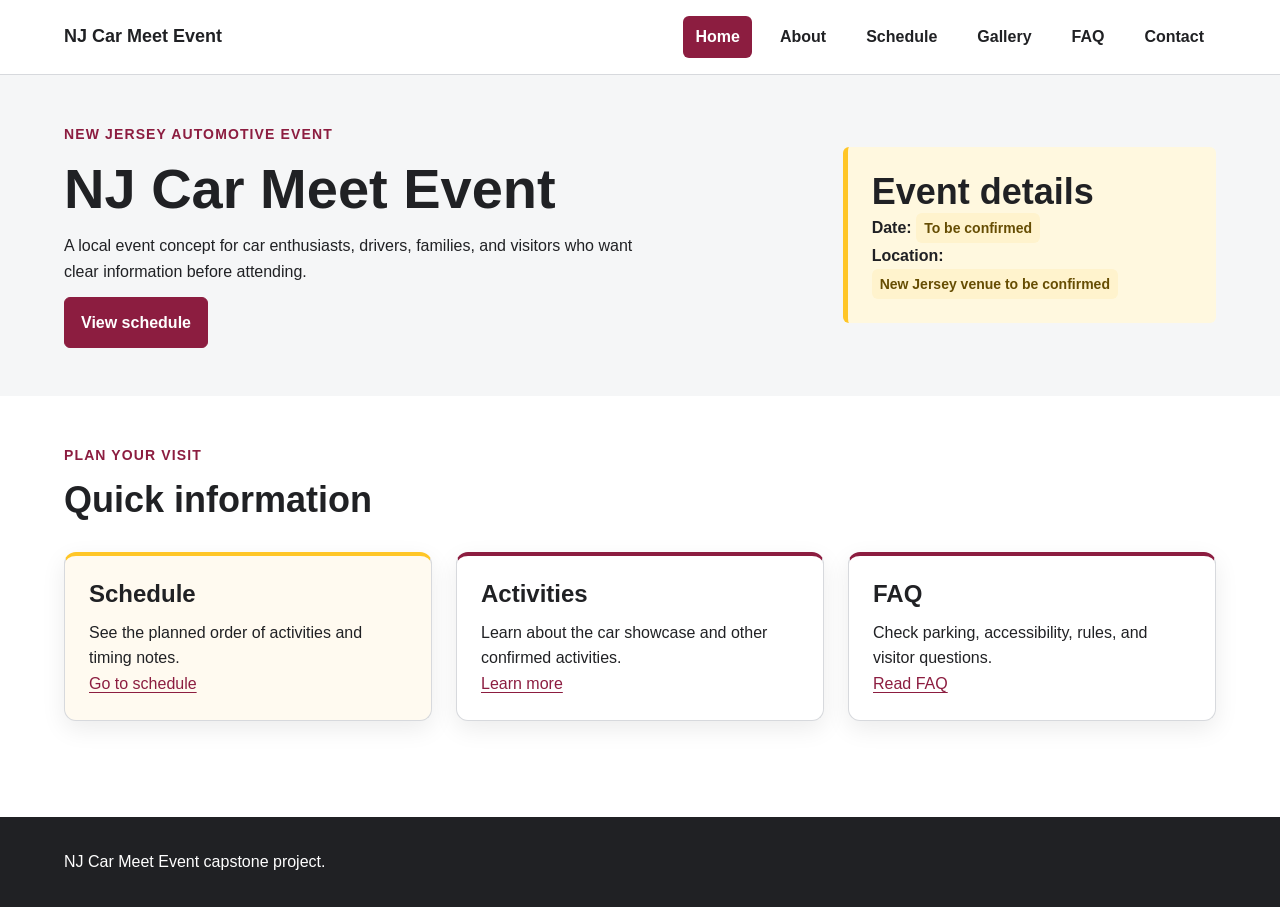
==== index.html @ e9af7f58 "Add CSS architecture package Add CSS architecture package" ====
<!doctype html>
<html lang="en">
<head>
  <meta charset="utf-8">
  <meta name="viewport" content="width=device-width, initial-scale=1">
  <title>NJ Car Meet Event | Home</title>
  <link rel="stylesheet" href="css/styles.css">
</head>
<body>
  <header class="site-header">
    <div class="container site-header__inner">
      <a class="site-logo" href="index.html">NJ Car Meet Event</a>
      <nav aria-label="Main navigation">
        <ul class="site-nav__list">
          <li><a class="site-nav__link" aria-current="page" href="index.html">Home</a></li>
          <li><a class="site-nav__link" href="about.html">About</a></li>
          <li><a class="site-nav__link" href="schedule.html">Schedule</a></li>
          <li><a class="site-nav__link" href="gallery.html">Gallery</a></li>
          <li><a class="site-nav__link" href="faq.html">FAQ</a></li>
          <li><a class="site-nav__link" href="contact.html">Contact</a></li>
        </ul>
      </nav>
    </div>
  </header>

  <main>
    <section class="hero">
      <div class="container hero__grid">
        <div class="u-stack-sm">
          <p class="page-heading__eyebrow">New Jersey automotive event</p>
          <h1>NJ Car Meet Event</h1>
          <p>A local event concept for car enthusiasts, drivers, families, and visitors who want clear information before attending.</p>
          <p><a class="button" href="schedule.html">View schedule</a></p>
        </div>
        <div class="callout">
          <h2>Event details</h2>
          <p><strong>Date:</strong> <span class="status" data-status="pending">To be confirmed</span></p>
          <p><strong>Location:</strong> <span class="status" data-status="pending">New Jersey venue to be confirmed</span></p>
        </div>
      </div>
    </section>

    <section class="section">
      <div class="container">
        <div class="page-heading">
          <p class="page-heading__eyebrow">Plan your visit</p>
          <h2>Quick information</h2>
        </div>
        <div class="grid grid--cards">
          <article class="event-card event-card--featured">
            <h3>Schedule</h3>
            <p>See the planned order of activities and timing notes.</p>
            <a href="schedule.html">Go to schedule</a>
          </article>
          <article class="event-card">
            <h3>Activities</h3>
            <p>Learn about the car showcase and other confirmed activities.</p>
            <a href="about.html">Learn more</a>
          </article>
          <article class="event-card">
            <h3>FAQ</h3>
            <p>Check parking, accessibility, rules, and visitor questions.</p>
            <a href="faq.html">Read FAQ</a>
          </article>
        </div>
      </div>
    </section>
  </main>

  <footer class="site-footer">
    <div class="container">
      <p>NJ Car Meet Event capstone project.</p>
    </div>
  </footer>
</body>
</html>
---- css/styles.css ----
/* NJ Car Meet Event - CSS Architecture Package */

@layer reset, base, layout, components, utilities, states, overrides;

@layer reset {
  *, *::before, *::after {
    box-sizing: border-box;
  }

  html {
    scroll-behavior: smooth;
  }

  body,
  h1,
  h2,
  h3,
  p,
  ul,
  ol,
  figure {
    margin: 0;
  }

  ul,
  ol {
    padding: 0;
  }

  img {
    display: block;
    max-width: 100%;
  }
}

@layer base {
  :root {
    /* Color tokens */
    --color-brand: #8c1d40;
    --color-brand-strong: #65152e;
    --color-accent: #ffc627;
    --color-text: #202124;
    --color-muted: #62666d;
    --color-surface: #ffffff;
    --color-surface-soft: #f5f6f7;
    --color-border: #d7d9dd;
    --color-focus: #005fcc;

    /* Type tokens */
    --font-body: Arial, Helvetica, sans-serif;
    --font-heading: Arial, Helvetica, sans-serif;
    --text-sm: 0.875rem;
    --text-base: 1rem;
    --text-lg: 1.125rem;
    --text-xl: 1.5rem;
    --text-2xl: clamp(2rem, 5vw, 3.5rem);
    --line-body: 1.6;
    --line-heading: 1.15;
    --measure: 68ch;

    /* Spacing tokens */
    --space-1: 0.25rem;
    --space-2: 0.5rem;
    --space-3: 0.75rem;
    --space-4: 1rem;
    --space-5: 1.5rem;
    --space-6: 2rem;
    --space-7: 3rem;
    --space-8: 4rem;

    /* Shape and layout tokens */
    --border-thin: 1px solid var(--color-border);
    --radius-sm: 0.375rem;
    --radius-md: 0.75rem;
    --shadow-card: 0 0.5rem 1.5rem rgb(0 0 0 / 0.08);
    --content-max: 72rem;

    /* Focus token */
    --focus-ring: 3px solid var(--color-focus);
    --focus-offset: 3px;
  }

  body {
    min-height: 100vh;
    background: var(--color-surface);
    color: var(--color-text);
    font-family: var(--font-body);
    font-size: var(--text-base);
    line-height: var(--line-body);
  }

  h1,
  h2,
  h3 {
    color: var(--color-text);
    font-family: var(--font-heading);
    line-height: var(--line-heading);
  }

  h1 {
    font-size: var(--text-2xl);
  }

  h2 {
    font-size: clamp(1.5rem, 3vw, 2.25rem);
  }

  h3 {
    font-size: var(--text-xl);
  }

  p {
    max-width: var(--measure);
  }

  a {
    color: var(--color-brand);
    text-underline-offset: 0.18em;
  }

  a:hover {
    color: var(--color-brand-strong);
  }
}

@layer layout {
  .container {
    width: min(100% - 2rem, var(--content-max));
    margin-inline: auto;
  }

  .site-header {
    border-bottom: var(--border-thin);
    background: var(--color-surface);
  }

  .site-header__inner {
    display: flex;
    flex-direction: column;
    gap: var(--space-4);
    padding-block: var(--space-4);
  }

  .site-nav__list {
    display: flex;
    flex-wrap: wrap;
    gap: var(--space-2) var(--space-4);
    list-style: none;
  }

  .hero {
    padding-block: var(--space-7);
    background: var(--color-surface-soft);
  }

  .hero__grid {
    display: grid;
    gap: var(--space-6);
  }

  .section {
    padding-block: var(--space-7);
  }

  .section + .section {
    border-top: var(--border-thin);
  }

  .grid {
    display: grid;
    gap: var(--space-5);
  }

  .grid--cards {
    grid-template-columns: 1fr;
  }

  .grid--two {
    grid-template-columns: 1fr;
  }

  .site-footer {
    margin-top: var(--space-7);
    padding-block: var(--space-6);
    background: var(--color-text);
    color: var(--color-surface);
  }

  @media (min-width: 48rem) {
    .site-header__inner {
      flex-direction: row;
      align-items: center;
      justify-content: space-between;
    }

    .hero__grid,
    .grid--two {
      grid-template-columns: repeat(2, minmax(0, 1fr));
      align-items: start;
    }

    .grid--cards {
      grid-template-columns: repeat(2, minmax(0, 1fr));
    }
  }

  @media (min-width: 64rem) {
    .hero__grid {
      grid-template-columns: 2fr 1fr;
      align-items: center;
    }

    .grid--cards {
      grid-template-columns: repeat(3, minmax(0, 1fr));
    }
  }
}

@layer components {
  .site-logo {
    color: var(--color-text);
    font-size: var(--text-lg);
    font-weight: 800;
    text-decoration: none;
  }

  .site-nav__link {
    display: inline-block;
    padding: var(--space-2) var(--space-3);
    border-radius: var(--radius-sm);
    color: var(--color-text);
    font-weight: 700;
    text-decoration: none;
  }

  .button {
    display: inline-block;
    padding: 0.75rem 1rem;
    border: 1px solid var(--color-brand);
    border-radius: var(--radius-sm);
    background: var(--color-brand);
    color: var(--color-surface);
    font: inherit;
    font-weight: 700;
    text-decoration: none;
    cursor: pointer;
  }

  .button--secondary {
    background: transparent;
    color: var(--color-brand);
  }

  .event-card {
    /* Component-specific scope */
    --card-accent: var(--color-brand);
    --card-surface: var(--color-surface);

    padding: var(--space-5);
    border: var(--border-thin);
    border-top: 0.3rem solid var(--card-accent);
    border-radius: var(--radius-md);
    background: var(--card-surface);
    box-shadow: var(--shadow-card);
  }

  .event-card--featured {
    --card-accent: var(--color-accent);
    --card-surface: #fffaf0;
  }

  .event-card > * + * {
    margin-top: var(--space-3);
  }

  .callout {
    padding: var(--space-5);
    border-left: 0.35rem solid var(--color-accent);
    border-radius: var(--radius-sm);
    background: #fff8df;
  }

  .page-heading {
    display: grid;
    gap: var(--space-3);
    margin-bottom: var(--space-6);
  }

  .page-heading__eyebrow {
    color: var(--color-brand);
    font-size: var(--text-sm);
    font-weight: 800;
    letter-spacing: 0.08em;
    text-transform: uppercase;
  }

  .media-block {
    overflow: hidden;
    border: var(--border-thin);
    border-radius: var(--radius-md);
    background: var(--color-surface-soft);
  }

  .media-block__placeholder {
    display: grid;
    min-height: 13rem;
    place-items: center;
    padding: var(--space-5);
    color: var(--color-muted);
    font-weight: 700;
    text-align: center;
  }

  .schedule-table {
    width: 100%;
    border-collapse: collapse;
  }

  .schedule-table th,
  .schedule-table td {
    padding: var(--space-3) var(--space-4);
    border-bottom: var(--border-thin);
    text-align: left;
    vertical-align: top;
  }

  .schedule-table th {
    background: var(--color-surface-soft);
  }

  .resource-list {
    display: grid;
    gap: var(--space-3);
    padding-left: 1.25rem;
  }

  .status {
    display: inline-block;
    padding: var(--space-1) var(--space-2);
    border-radius: var(--radius-sm);
    font-size: var(--text-sm);
    font-weight: 800;
  }

  .status[data-status="pending"] {
    background: #fff3cd;
    color: #664d03;
  }

  .site-footer a {
    color: var(--color-surface);
  }
}

@layer utilities {
  .u-visually-hidden {
    position: absolute;
    inline-size: 1px;
    block-size: 1px;
    overflow: hidden;
    clip-path: inset(50%);
    white-space: nowrap;
  }

  .u-text-center {
    text-align: center;
  }

  .u-stack-sm > * + * {
    margin-top: var(--space-3);
  }

  .u-no-print {
    display: initial;
  }
}

@layer states {
  :where(a, button):focus-visible {
    outline: var(--focus-ring);
    outline-offset: var(--focus-offset);
  }

  .site-nav__link:hover {
    background: var(--color-surface-soft);
  }

  .site-nav__link[aria-current="page"] {
    background: var(--color-brand);
    color: var(--color-surface);
  }

  .button:hover {
    background: var(--color-brand-strong);
    border-color: var(--color-brand-strong);
    color: var(--color-surface);
  }

  .button--secondary:hover {
    background: var(--color-surface-soft);
    color: var(--color-brand-strong);
  }
}

@layer overrides {
  /* Intentional one-off exceptions belong here. */
}

@media print {
  @page {
    margin: 0.6in;
  }

  body {
    background: #ffffff;
    color: #000000;
    font-size: 11pt;
  }

  .site-header,
  .site-footer,
  .button,
  .media-block,
  .u-no-print {
    display: none !important;
  }

  .container {
    width: 100%;
    max-width: none;
  }

  .hero,
  .section {
    padding-block: 0.5rem;
    background: #ffffff;
  }

  .event-card,
  .callout {
    break-inside: avoid;
    box-shadow: none;
  }

  .schedule-table {
    font-size: 10.5pt;
  }

  .schedule-table th,
  .schedule-table td {
    border-color: #777777;
  }

  a[href^="http"]::after,
  a[href^="mailto:"]::after {
    content: " (" attr(href) ")";
    font-size: 9pt;
  }
}
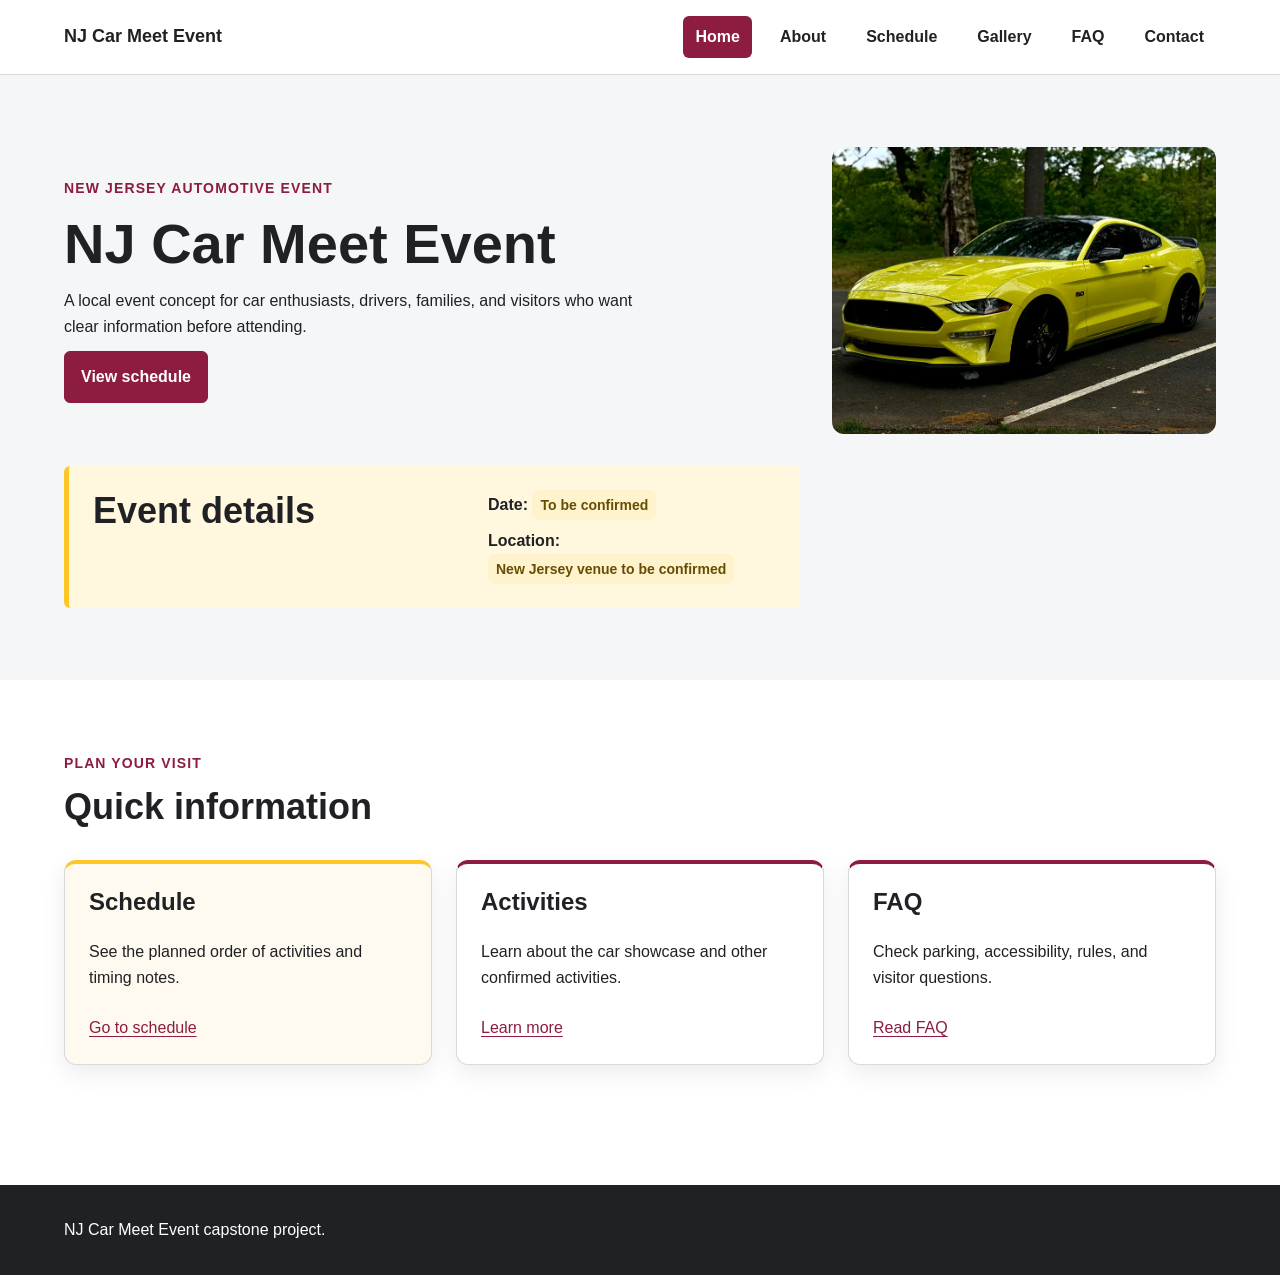
==== commit dad49f92: "Add media and typography optimization" ====
--- a/index.html
+++ b/index.html
@@ -32,10 +32,24 @@
           <p>A local event concept for car enthusiasts, drivers, families, and visitors who want clear information before attending.</p>
           <p><a class="button" href="schedule.html">View schedule</a></p>
         </div>
-        <div class="callout">
-          <h2>Event details</h2>
-          <p><strong>Date:</strong> <span class="status" data-status="pending">To be confirmed</span></p>
-          <p><strong>Location:</strong> <span class="status" data-status="pending">New Jersey venue to be confirmed</span></p>
+        <figure class="hero-media">
+          <img
+            src="assets/images/mustang-wide-883.webp"
+            srcset="assets/images/mustang-wide-480.webp 480w, assets/images/mustang-wide-883.webp 883w"
+            sizes="(min-width: 64rem) 50vw, 100vw"
+            width="883"
+            height="660"
+            alt="Yellow Mustang GT parked outdoors with trees in the background"
+            fetchpriority="high">
+        </figure>
+        <div class="event-details-shell">
+          <div class="event-details">
+            <h2>Event details</h2>
+            <div class="event-details__facts">
+              <p><strong>Date:</strong> <span class="status" data-status="pending">To be confirmed</span></p>
+              <p><strong>Location:</strong> <span class="status" data-status="pending">New Jersey venue to be confirmed</span></p>
+            </div>
+          </div>
         </div>
       </div>
     </section>
--- a/css/styles.css
+++ b/css/styles.css
@@ -1,4 +1,4 @@
-/* NJ Car Meet Event - CSS Architecture Package */
+/* NJ Car Meet Event - Responsive Layout Extension */
 
 @layer reset, base, layout, components, utilities, states, overrides;
 
@@ -29,7 +29,8 @@
 
   img {
     display: block;
-    max-width: 100%;
+    max-inline-size: 100%;
+    block-size: auto;
   }
 }
 
@@ -67,6 +68,7 @@
     --space-6: 2rem;
     --space-7: 3rem;
     --space-8: 4rem;
+    --section-space: clamp(2.5rem, 6vw, 4.5rem);
 
     /* Shape and layout tokens */
     --border-thin: 1px solid var(--color-border);
@@ -81,7 +83,7 @@
   }
 
   body {
-    min-height: 100vh;
+    min-block-size: 100vh;
     background: var(--color-surface);
     color: var(--color-text);
     font-family: var(--font-body);
@@ -110,7 +112,7 @@
   }
 
   p {
-    max-width: var(--measure);
+    max-inline-size: var(--measure);
   }
 
   a {
@@ -125,12 +127,12 @@
 
 @layer layout {
   .container {
-    width: min(100% - 2rem, var(--content-max));
+    inline-size: min(100% - 2rem, var(--content-max));
     margin-inline: auto;
   }
 
   .site-header {
-    border-bottom: var(--border-thin);
+    border-block-end: var(--border-thin);
     background: var(--color-surface);
   }
 
@@ -149,7 +151,7 @@
   }
 
   .hero {
-    padding-block: var(--space-7);
+    padding-block: var(--section-space);
     background: var(--color-surface-soft);
   }
 
@@ -159,11 +161,11 @@
   }
 
   .section {
-    padding-block: var(--space-7);
+    padding-block: var(--section-space);
   }
 
   .section + .section {
-    border-top: var(--border-thin);
+    border-block-start: var(--border-thin);
   }
 
   .grid {
@@ -171,47 +173,37 @@
     gap: var(--space-5);
   }
 
+  /* Intrinsic card layout: columns appear only when each card has enough room. */
   .grid--cards {
-    grid-template-columns: 1fr;
-  }
-
+    grid-template-columns: repeat(auto-fit, minmax(min(100%, 16rem), 1fr));
+  }
+
+  /* Second meaningful grid: content column stays flexible and never gets too narrow. */
   .grid--two {
-    grid-template-columns: 1fr;
+    grid-template-columns: repeat(auto-fit, minmax(min(100%, 22rem), 1fr));
   }
 
   .site-footer {
-    margin-top: var(--space-7);
+    margin-block-start: var(--space-7);
     padding-block: var(--space-6);
     background: var(--color-text);
     color: var(--color-surface);
   }
 
+  /* Content-driven breakpoint: navigation fits comfortably on one line here. */
   @media (min-width: 48rem) {
     .site-header__inner {
       flex-direction: row;
       align-items: center;
       justify-content: space-between;
     }
-
-    .hero__grid,
-    .grid--two {
-      grid-template-columns: repeat(2, minmax(0, 1fr));
-      align-items: start;
-    }
-
-    .grid--cards {
-      grid-template-columns: repeat(2, minmax(0, 1fr));
-    }
-  }
-
+  }
+
+  /* Content-driven breakpoint: hero copy and event details both have useful reading width. */
   @media (min-width: 64rem) {
     .hero__grid {
-      grid-template-columns: 2fr 1fr;
+      grid-template-columns: minmax(0, 2fr) fit-content(24rem);
       align-items: center;
-    }
-
-    .grid--cards {
-      grid-template-columns: repeat(3, minmax(0, 1fr));
     }
   }
 }
@@ -226,7 +218,8 @@
 
   .site-nav__link {
     display: inline-block;
-    padding: var(--space-2) var(--space-3);
+    padding-block: var(--space-2);
+    padding-inline: var(--space-3);
     border-radius: var(--radius-sm);
     color: var(--color-text);
     font-weight: 700;
@@ -235,7 +228,8 @@
 
   .button {
     display: inline-block;
-    padding: 0.75rem 1rem;
+    padding-block: 0.75rem;
+    padding-inline: 1rem;
     border: 1px solid var(--color-brand);
     border-radius: var(--radius-sm);
     background: var(--color-brand);
@@ -252,13 +246,12 @@
   }
 
   .event-card {
-    /* Component-specific scope */
     --card-accent: var(--color-brand);
     --card-surface: var(--color-surface);
 
     padding: var(--space-5);
     border: var(--border-thin);
-    border-top: 0.3rem solid var(--card-accent);
+    border-block-start: 0.3rem solid var(--card-accent);
     border-radius: var(--radius-md);
     background: var(--card-surface);
     box-shadow: var(--shadow-card);
@@ -270,12 +263,38 @@
   }
 
   .event-card > * + * {
-    margin-top: var(--space-3);
+    margin-block-start: var(--space-3);
+  }
+
+  /* This wrapper makes the event-details component respond to its own width. */
+  .event-details-shell {
+    container-type: inline-size;
+  }
+
+  .event-details {
+    display: grid;
+    gap: var(--space-4);
+    padding: var(--space-5);
+    border-inline-start: 0.35rem solid var(--color-accent);
+    border-radius: var(--radius-sm);
+    background: #fff8df;
+  }
+
+  .event-details__facts {
+    display: grid;
+    gap: var(--space-2);
+  }
+
+  @container (min-width: 26rem) {
+    .event-details {
+      grid-template-columns: minmax(0, 1fr) fit-content(18rem);
+      align-items: start;
+    }
   }
 
   .callout {
     padding: var(--space-5);
-    border-left: 0.35rem solid var(--color-accent);
+    border-inline-start: 0.35rem solid var(--color-accent);
     border-radius: var(--radius-sm);
     background: #fff8df;
   }
@@ -283,7 +302,7 @@
   .page-heading {
     display: grid;
     gap: var(--space-3);
-    margin-bottom: var(--space-6);
+    margin-block-end: var(--space-6);
   }
 
   .page-heading__eyebrow {
@@ -303,7 +322,7 @@
 
   .media-block__placeholder {
     display: grid;
-    min-height: 13rem;
+    min-block-size: 13rem;
     place-items: center;
     padding: var(--space-5);
     color: var(--color-muted);
@@ -312,15 +331,16 @@
   }
 
   .schedule-table {
-    width: 100%;
+    inline-size: 100%;
     border-collapse: collapse;
   }
 
   .schedule-table th,
   .schedule-table td {
-    padding: var(--space-3) var(--space-4);
-    border-bottom: var(--border-thin);
-    text-align: left;
+    padding-block: var(--space-3);
+    padding-inline: var(--space-4);
+    border-block-end: var(--border-thin);
+    text-align: start;
     vertical-align: top;
   }
 
@@ -331,12 +351,13 @@
   .resource-list {
     display: grid;
     gap: var(--space-3);
-    padding-left: 1.25rem;
+    padding-inline-start: 1.25rem;
   }
 
   .status {
     display: inline-block;
-    padding: var(--space-1) var(--space-2);
+    padding-block: var(--space-1);
+    padding-inline: var(--space-2);
     border-radius: var(--radius-sm);
     font-size: var(--text-sm);
     font-weight: 800;
@@ -349,6 +370,24 @@
 
   .site-footer a {
     color: var(--color-surface);
+  }
+}
+
+/*
+  Progressive enhancement for aligned card rows.
+  Without subgrid, the normal event-card layout above is still fully usable.
+*/
+@supports (grid-template-rows: subgrid) {
+  @layer components {
+    .grid--cards > .event-card {
+      display: grid;
+      grid-row: span 3;
+      grid-template-rows: subgrid;
+    }
+
+    .grid--cards > .event-card > * + * {
+      margin-block-start: 0;
+    }
   }
 }
 
@@ -367,7 +406,7 @@
   }
 
   .u-stack-sm > * + * {
-    margin-top: var(--space-3);
+    margin-block-start: var(--space-3);
   }
 
   .u-no-print {
@@ -404,6 +443,13 @@
 
 @layer overrides {
   /* Intentional one-off exceptions belong here. */
+}
+
+/* Preference query: users who reduce motion should not get smooth scrolling. */
+@media (prefers-reduced-motion: reduce) {
+  html {
+    scroll-behavior: auto;
+  }
 }
 
 @media print {
@@ -426,8 +472,8 @@
   }
 
   .container {
-    width: 100%;
-    max-width: none;
+    inline-size: 100%;
+    max-inline-size: none;
   }
 
   .hero,
@@ -437,7 +483,8 @@
   }
 
   .event-card,
-  .callout {
+  .callout,
+  .event-details {
     break-inside: avoid;
     box-shadow: none;
   }
@@ -457,3 +504,35 @@
     font-size: 9pt;
   }
 }
+
+
+/* Module 4 media optimization */
+.hero-media {
+  overflow: hidden;
+  border-radius: var(--radius-md);
+  background: var(--color-surface-soft);
+}
+
+.hero-media img,
+.media-block img {
+  inline-size: 100%;
+  block-size: auto;
+}
+
+.hero-media img {
+  aspect-ratio: 883 / 660;
+  object-fit: cover;
+}
+
+.media-block img {
+  object-fit: cover;
+}
+
+.media-block figcaption {
+  padding: var(--space-3) var(--space-4);
+  color: var(--color-muted);
+  font-size: var(--text-sm);
+}
+
+/* The same photo composition remains useful at narrow and wide widths,
+   so separate art-direction crops are not needed for this build. */
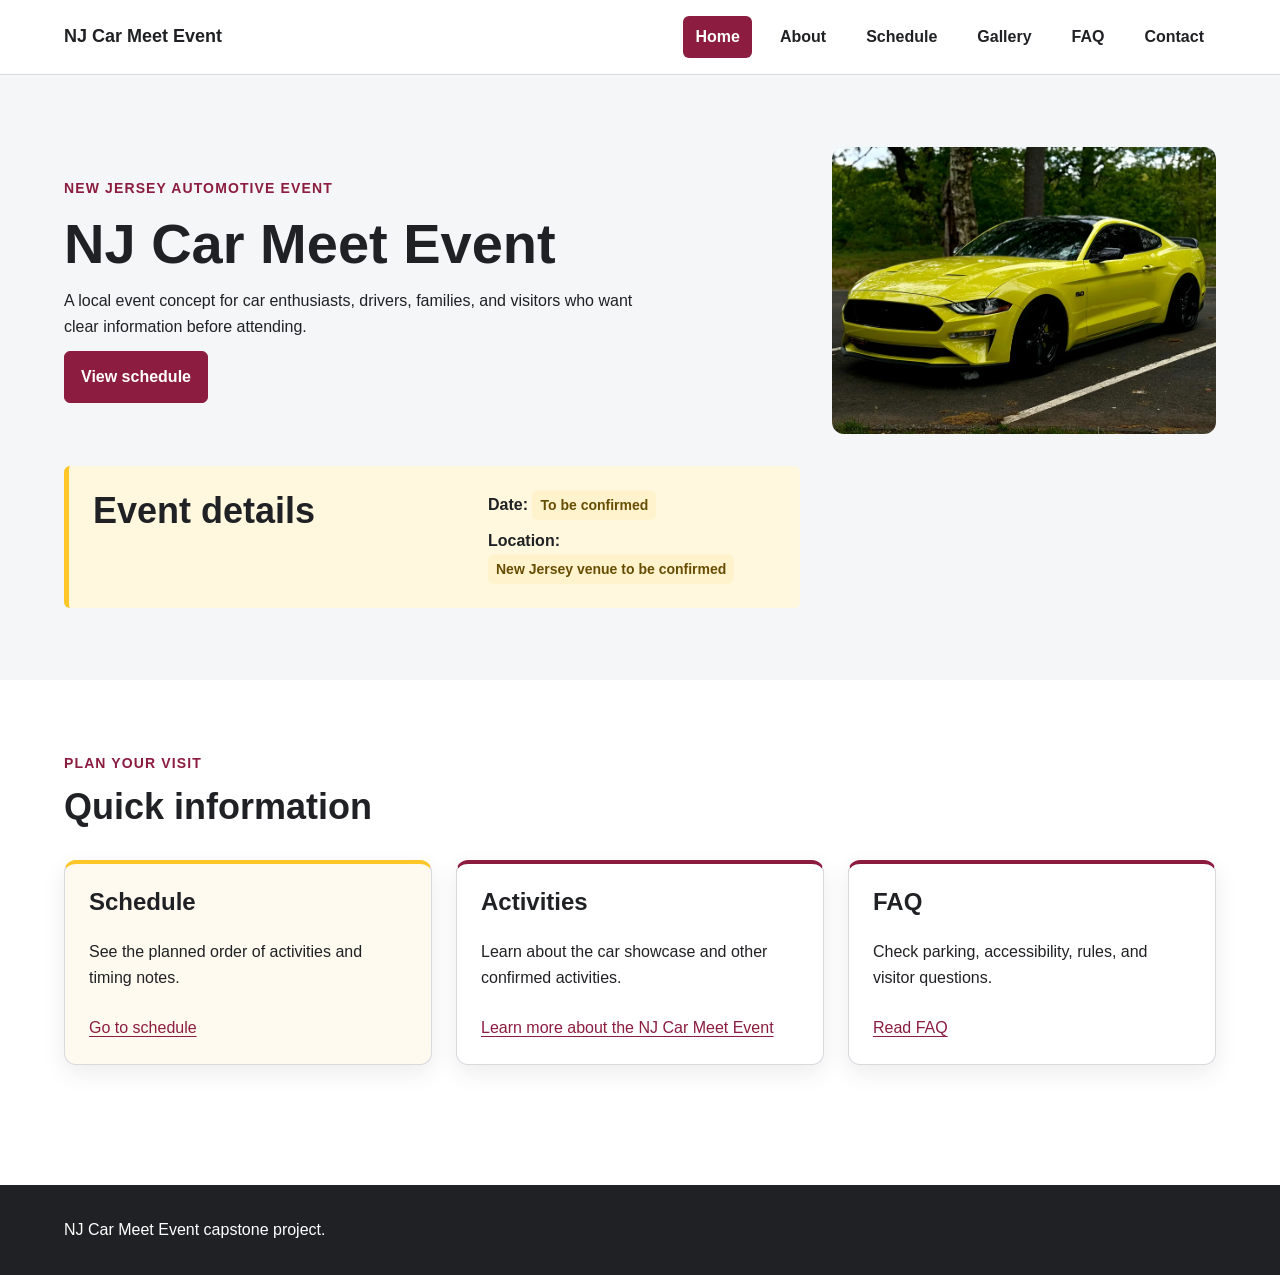
==== commit 937e416a: "Enhance link text for NJ Car Meet Event" ====
--- a/index.html
+++ b/index.html
@@ -1,90 +1,91 @@
-<!doctype html>
+<!DOCTYPE html>
+
 <html lang="en">
 <head>
-  <meta charset="utf-8">
-  <meta name="viewport" content="width=device-width, initial-scale=1">
-  <title>NJ Car Meet Event | Home</title>
-  <link rel="stylesheet" href="css/styles.css">
-</head>
+<meta charset="utf-8"/>
+<meta content="width=device-width, initial-scale=1" name="viewport"/>
+<title>NJ Car Meet Event | Home</title>
+<meta content="Explore the NJ Car Meet Event, a local event concept with a draft schedule, car-focused activities, and visitor information." name="description"/><link href="https://jeanfortuna.github.io/nj-car-meet-event/" rel="canonical"/><meta content="NJ Car Meet Event" property="og:title"/><meta content="A local event concept for car enthusiasts, drivers, families, and visitors who want clear information before attending." property="og:description"/><meta content="https://jeanfortuna.github.io/nj-car-meet-event/" property="og:url"/><meta content="website" property="og:type"/><meta content="https://jeanfortuna.github.io/nj-car-meet-event/assets/images/mustang-wide-883.webp" property="og:image"/><meta content="883" property="og:image:width"/><meta content="660" property="og:image:height"/><meta content="Yellow Mustang GT parked outdoors with trees in the background" property="og:image:alt"/><link href="css/styles.css" rel="stylesheet"/>
+<script type="application/ld+json">
+{
+  "@context": "https://schema.org",
+  "@type": "WebPage",
+  "name": "NJ Car Meet Event",
+  "description": "A local event concept for car enthusiasts, drivers, families, and visitors who want clear information before attending.",
+  "url": "https://jeanfortuna.github.io/nj-car-meet-event/",
+  "image": "https://jeanfortuna.github.io/nj-car-meet-event/assets/images/mustang-wide-883.webp"
+}
+</script></head>
 <body>
-  <header class="site-header">
-    <div class="container site-header__inner">
-      <a class="site-logo" href="index.html">NJ Car Meet Event</a>
-      <nav aria-label="Main navigation">
-        <ul class="site-nav__list">
-          <li><a class="site-nav__link" aria-current="page" href="index.html">Home</a></li>
-          <li><a class="site-nav__link" href="about.html">About</a></li>
-          <li><a class="site-nav__link" href="schedule.html">Schedule</a></li>
-          <li><a class="site-nav__link" href="gallery.html">Gallery</a></li>
-          <li><a class="site-nav__link" href="faq.html">FAQ</a></li>
-          <li><a class="site-nav__link" href="contact.html">Contact</a></li>
-        </ul>
-      </nav>
-    </div>
-  </header>
-
-  <main>
-    <section class="hero">
-      <div class="container hero__grid">
-        <div class="u-stack-sm">
-          <p class="page-heading__eyebrow">New Jersey automotive event</p>
-          <h1>NJ Car Meet Event</h1>
-          <p>A local event concept for car enthusiasts, drivers, families, and visitors who want clear information before attending.</p>
-          <p><a class="button" href="schedule.html">View schedule</a></p>
-        </div>
-        <figure class="hero-media">
-          <img
-            src="assets/images/mustang-wide-883.webp"
-            srcset="assets/images/mustang-wide-480.webp 480w, assets/images/mustang-wide-883.webp 883w"
-            sizes="(min-width: 64rem) 50vw, 100vw"
-            width="883"
-            height="660"
-            alt="Yellow Mustang GT parked outdoors with trees in the background"
-            fetchpriority="high">
-        </figure>
-        <div class="event-details-shell">
-          <div class="event-details">
-            <h2>Event details</h2>
-            <div class="event-details__facts">
-              <p><strong>Date:</strong> <span class="status" data-status="pending">To be confirmed</span></p>
-              <p><strong>Location:</strong> <span class="status" data-status="pending">New Jersey venue to be confirmed</span></p>
-            </div>
-          </div>
-        </div>
-      </div>
-    </section>
-
-    <section class="section">
-      <div class="container">
-        <div class="page-heading">
-          <p class="page-heading__eyebrow">Plan your visit</p>
-          <h2>Quick information</h2>
-        </div>
-        <div class="grid grid--cards">
-          <article class="event-card event-card--featured">
-            <h3>Schedule</h3>
-            <p>See the planned order of activities and timing notes.</p>
-            <a href="schedule.html">Go to schedule</a>
-          </article>
-          <article class="event-card">
-            <h3>Activities</h3>
-            <p>Learn about the car showcase and other confirmed activities.</p>
-            <a href="about.html">Learn more</a>
-          </article>
-          <article class="event-card">
-            <h3>FAQ</h3>
-            <p>Check parking, accessibility, rules, and visitor questions.</p>
-            <a href="faq.html">Read FAQ</a>
-          </article>
-        </div>
-      </div>
-    </section>
-  </main>
-
-  <footer class="site-footer">
-    <div class="container">
-      <p>NJ Car Meet Event capstone project.</p>
-    </div>
-  </footer>
+<a class="skip-link" href="#main-content">Skip to main content</a>
+<header class="site-header">
+<div class="container site-header__inner">
+<a class="site-logo" href="index.html">NJ Car Meet Event</a>
+<nav aria-label="Main navigation">
+<ul class="site-nav__list">
+<li><a aria-current="page" class="site-nav__link" href="index.html">Home</a></li>
+<li><a class="site-nav__link" href="about.html">About</a></li>
+<li><a class="site-nav__link" href="schedule.html">Schedule</a></li>
+<li><a class="site-nav__link" href="gallery.html">Gallery</a></li>
+<li><a class="site-nav__link" href="faq.html">FAQ</a></li>
+<li><a class="site-nav__link" href="contact.html">Contact</a></li>
+</ul>
+</nav>
+</div>
+</header>
+<main id="main-content">
+<section class="hero">
+<div class="container hero__grid">
+<div class="u-stack-sm">
+<p class="page-heading__eyebrow">New Jersey automotive event</p>
+<h1>NJ Car Meet Event</h1>
+<p>A local event concept for car enthusiasts, drivers, families, and visitors who want clear information before attending.</p>
+<p><a class="button" href="schedule.html">View schedule</a></p>
+</div>
+<figure class="hero-media">
+<img alt="Yellow Mustang GT parked outdoors with trees in the background" fetchpriority="high" height="660" sizes="(min-width: 64rem) 50vw, 100vw" src="assets/images/mustang-wide-883.webp" srcset="assets/images/mustang-wide-480.webp 480w, assets/images/mustang-wide-883.webp 883w" width="883"/>
+</figure>
+<div class="event-details-shell">
+<div class="event-details">
+<h2>Event details</h2>
+<div class="event-details__facts">
+<p><strong>Date:</strong> <span class="status" data-status="pending">To be confirmed</span></p>
+<p><strong>Location:</strong> <span class="status" data-status="pending">New Jersey venue to be confirmed</span></p>
+</div>
+</div>
+</div>
+</div>
+</section>
+<section class="section">
+<div class="container">
+<div class="page-heading">
+<p class="page-heading__eyebrow">Plan your visit</p>
+<h2>Quick information</h2>
+</div>
+<div class="grid grid--cards">
+<article class="event-card event-card--featured">
+<h3>Schedule</h3>
+<p>See the planned order of activities and timing notes.</p>
+<a href="schedule.html">Go to schedule</a>
+</article>
+<article class="event-card">
+<h3>Activities</h3>
+<p>Learn about the car showcase and other confirmed activities.</p>
+<a href="about.html">Learn more about the NJ Car Meet Event</a>
+</article>
+<article class="event-card">
+<h3>FAQ</h3>
+<p>Check parking, accessibility, rules, and visitor questions.</p>
+<a href="faq.html">Read FAQ</a>
+</article>
+</div>
+</div>
+</section>
+</main>
+<footer class="site-footer">
+<div class="container">
+<p>NJ Car Meet Event capstone project.</p>
+</div>
+</footer>
 </body>
 </html>
--- a/css/styles.css
+++ b/css/styles.css
@@ -415,6 +415,23 @@
 }
 
 @layer states {
+  .skip-link {
+    position: fixed;
+    inset-block-start: var(--space-3);
+    inset-inline-start: var(--space-3);
+    z-index: 1000;
+    padding: var(--space-2) var(--space-4);
+    border-radius: var(--radius-sm);
+    background: var(--color-surface);
+    color: var(--color-brand-strong);
+    font-weight: 700;
+    transform: translateY(-200%);
+  }
+
+  .skip-link:focus-visible {
+    transform: translateY(0);
+  }
+
   :where(a, button):focus-visible {
     outline: var(--focus-ring);
     outline-offset: var(--focus-offset);
